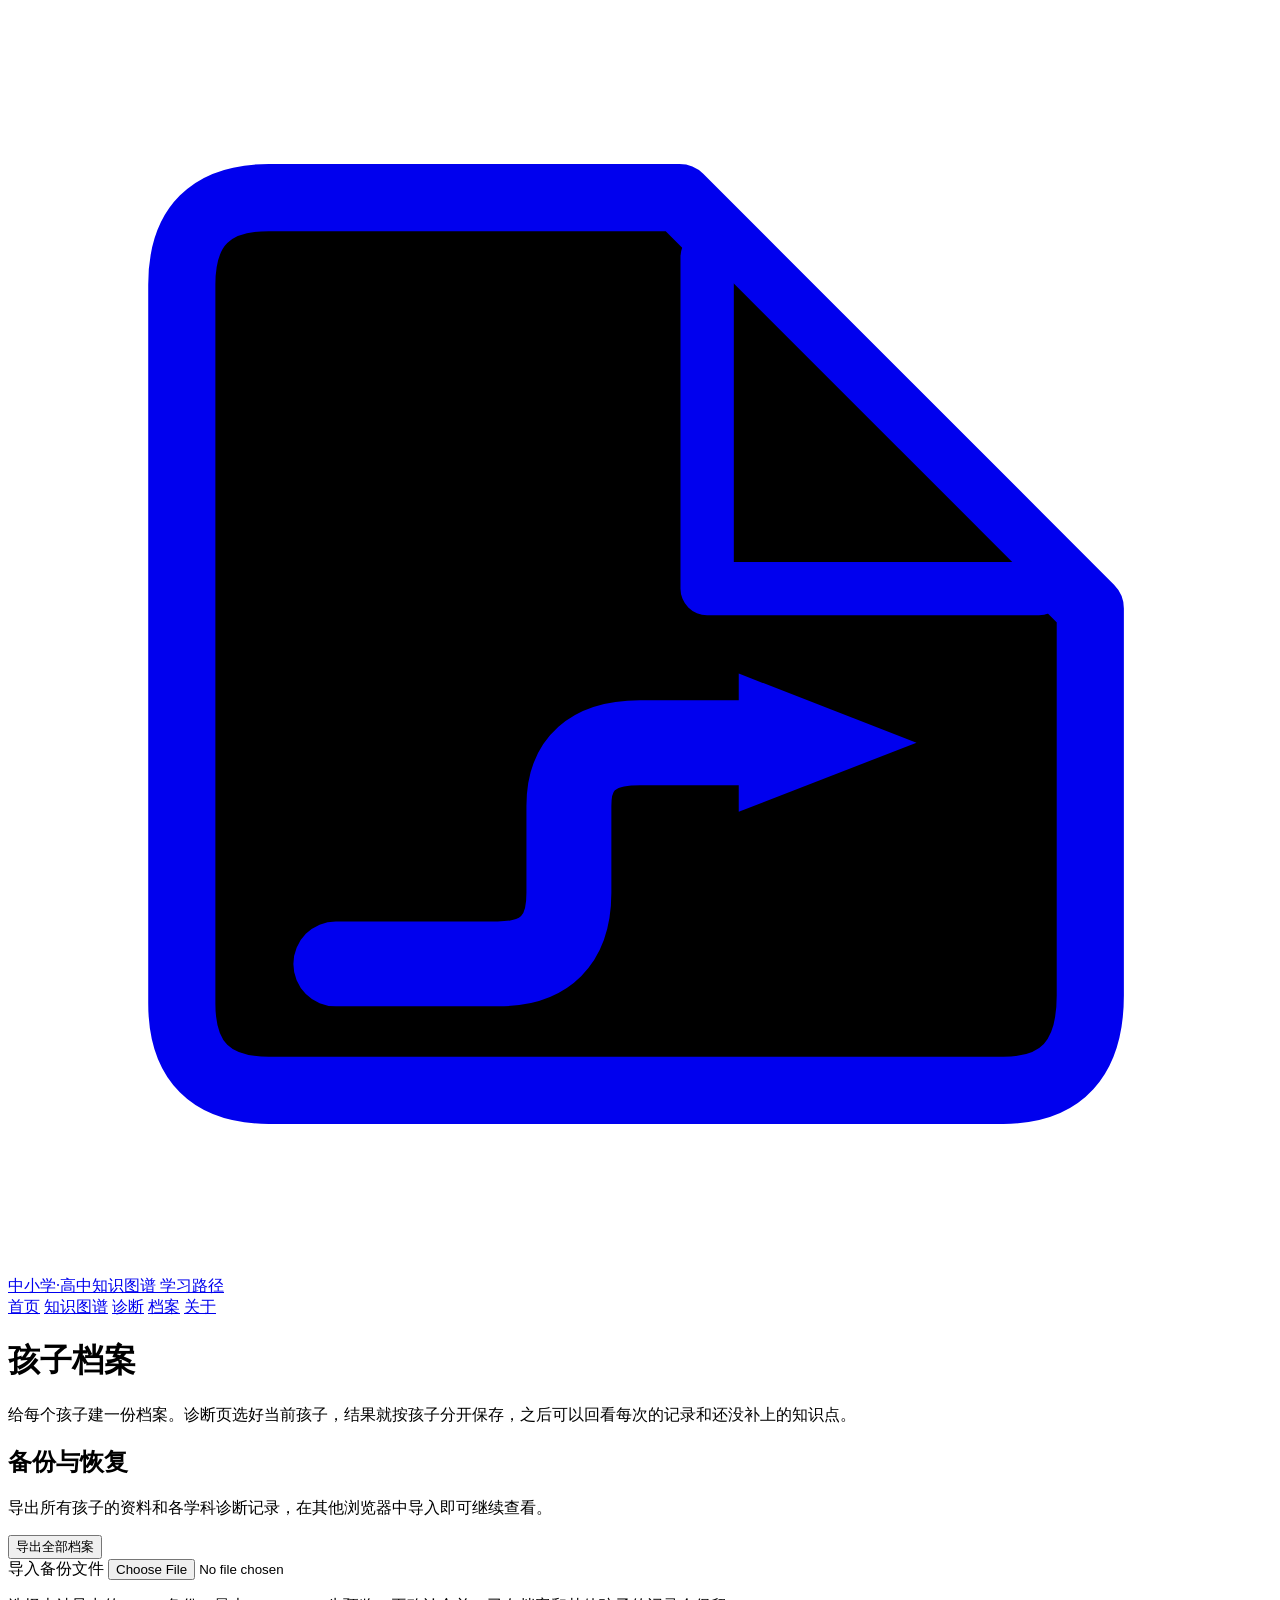
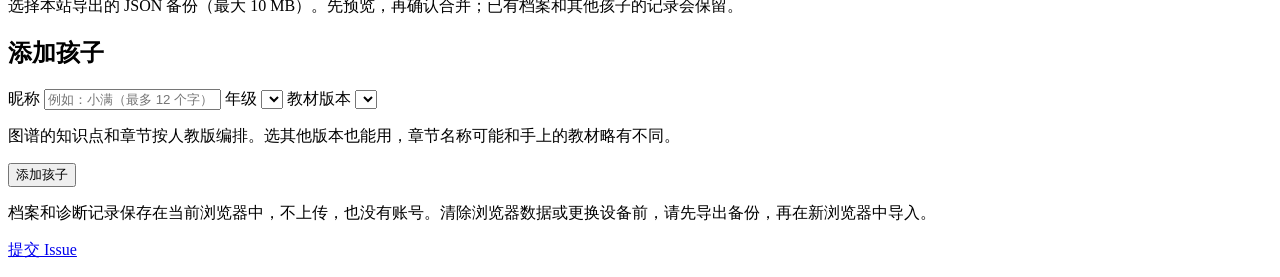
==== children/index.html @ 403803a4 "移除儿童智商测试入口并关闭访问统计上报 NAS 私有部署需要： - 删除 5 个页面顶部的「儿童智商测试」外链横幅与首页的趣味测评卡片 - 清空 stats-config.js 的采集 endpoin" ====
<!DOCTYPE html>
<html lang="zh-CN">
<head>
<meta charset="utf-8">
<meta name="viewport" content="width=device-width, initial-scale=1, viewport-fit=cover">
<title>孩子档案 · 中小学·高中知识图谱</title>
<link rel="icon" href="data:image/svg+xml,%3Csvg%20xmlns%3D%22http%3A%2F%2Fwww.w3.org%2F2000%2Fsvg%22%20viewBox%3D%220%200%2032%2032%22%3E%3Cpath%20fill%3D%22%23dff3ef%22%20stroke%3D%22%230f6e62%22%20stroke-width%3D%221.7%22%20stroke-linejoin%3D%22round%22%20d%3D%22M6.6%204.8H17L27.4%2015.2V25Q27.4%2027.4%2025.2%2027.4H6.6Q4.4%2027.4%204.4%2025.2V7Q4.4%204.8%206.6%204.8Z%22%2F%3E%3Cpath%20fill%3D%22%23ffffff%22%20d%3D%22M17.7%206.3%2026.1%2014.7H17.7Z%22%2F%3E%3Cpath%20fill%3D%22none%22%20stroke%3D%22%230f6e62%22%20stroke-width%3D%221.35%22%20stroke-linecap%3D%22round%22%20stroke-linejoin%3D%22round%22%20d%3D%22M17.7%206.3V14.7H26.1%22%2F%3E%3Cpath%20fill%3D%22none%22%20stroke%3D%22%230f6e62%22%20stroke-width%3D%222.15%22%20stroke-linecap%3D%22round%22%20stroke-linejoin%3D%22round%22%20d%3D%22M8.3%2024.2H12.4Q14.2%2024.2%2014.2%2022.4V20.2Q14.2%2018.6%2016%2018.6H18.8%22%2F%3E%3Cpath%20fill%3D%22%230f6e62%22%20d%3D%22M18.5%2016.85%2023%2018.6%2018.5%2020.35Z%22%2F%3E%3C%2Fsvg%3E">
<link rel="manifest" href="../manifest.webmanifest">
<link rel="apple-touch-icon" href="../assets/icons/apple-touch-icon.png">
<meta name="theme-color" content="#0f6e62">
<meta name="mobile-web-app-capable" content="yes">
<meta name="apple-mobile-web-app-capable" content="yes">
<meta name="apple-mobile-web-app-title" content="知识图谱">
<link rel="stylesheet" href="../assets/site.css">
<link rel="stylesheet" href="../assets/pwa.css">
<link rel="stylesheet" href="children.css">
</head>
<body class="page-kids">
<header class="site-header">
  <a class="brand" href="../">
    <svg class="logo" viewBox="0 0 32 32" aria-hidden="true"><path fill="var(--logo-sheet)" stroke="currentColor" stroke-width="1.7" stroke-linejoin="round" d="M6.6 4.8H17L27.4 15.2V25Q27.4 27.4 25.2 27.4H6.6Q4.4 27.4 4.4 25.2V7Q4.4 4.8 6.6 4.8Z"/><path fill="var(--logo-fold)" d="M17.7 6.3 26.1 14.7H17.7Z"/><path fill="none" stroke="currentColor" stroke-width="1.35" stroke-linecap="round" stroke-linejoin="round" d="M17.7 6.3V14.7H26.1"/><path fill="none" stroke="currentColor" stroke-width="2.15" stroke-linecap="round" stroke-linejoin="round" d="M8.3 24.2H12.4Q14.2 24.2 14.2 22.4V20.2Q14.2 18.6 16 18.6H18.8"/><path fill="currentColor" d="M18.5 16.85 23 18.6 18.5 20.35Z"/></svg>
    <span class="brand-copy">
      <span class="brand-name">中小学·高中知识图谱</span>
      <span class="brand-kicker">学习路径</span>
    </span>
  </a>
  <nav class="site-nav" aria-label="主导航">
    <div class="page-links">
      <a class="nav-link" href="../">首页</a>
      <a class="nav-link" href="../explore/">知识图谱</a>
      <a class="nav-link" href="../diagnose/">诊断</a>
      <a class="nav-link active" href="./" aria-current="page">档案</a>
      <a class="nav-link" href="https://github.com/xiaoyang111222/cn-math-taxonomy" target="_blank" rel="noopener noreferrer">关于</a>
    </div>
  </nav>
</header>
<main class="kids" id="root">
  <h1>孩子档案</h1>
  <p class="lede">给每个孩子建一份档案。诊断页选好当前孩子，结果就按孩子分开保存，之后可以回看每次的记录和还没补上的知识点。</p>
  <p id="back" class="quiet-link" hidden></p>
  <section class="kid-backup" aria-labelledby="backup-title">
    <h2 id="backup-title">备份与恢复</h2>
    <p>导出所有孩子的资料和各学科诊断记录，在其他浏览器中导入即可继续查看。</p>
    <button type="button" id="export-backup">导出全部档案</button>
    <p id="export-status" class="small" role="status" hidden></p>
    <div class="kid-import">
      <label for="import-backup">导入备份文件</label>
      <input type="file" id="import-backup" accept=".json,application/json" aria-describedby="import-note">
      <p id="import-note" class="muted small">选择本站导出的 JSON 备份（最大 10 MB）。先预览，再确认合并；已有档案和其他孩子的记录会保留。</p>
      <p id="import-error" class="err small" role="alert" hidden></p>
      <div id="import-preview" class="kid-import-preview" hidden>
        <h3>导入预览</h3>
        <p id="import-summary"></p>
        <ul id="import-children"></ul>
        <p class="muted small">相同档案保留本机资料；同一条诊断记录采用较新的结果，时间相同则保留本机结果。历史记录不会因合并被截断。</p>
        <div class="kid-actions">
          <button type="button" id="confirm-import" class="primary" disabled>确认合并导入</button>
          <button type="button" id="cancel-import">取消</button>
        </div>
      </div>
      <p id="import-status" class="small" role="status" hidden></p>
    </div>
  </section>
  <div id="list" aria-live="polite"></div>
  <section class="kid-form" id="form-card" aria-labelledby="form-title">
    <h2 id="form-title">添加孩子</h2>
    <form id="form" novalidate>
      <label for="f-name">昵称</label>
      <input id="f-name" type="text" maxlength="12" autocomplete="off" placeholder="例如：小满（最多 12 个字）">
      <label for="f-grade">年级</label>
      <select id="f-grade"></select>
      <label for="f-book">教材版本</label>
      <select id="f-book"></select>
      <p class="muted small" id="book-note">图谱的知识点和章节按人教版编排。选其他版本也能用，章节名称可能和手上的教材略有不同。</p>
      <p class="err" id="f-error" role="alert" hidden></p>
      <div class="form-actions">
        <button type="submit" class="primary" id="f-submit">添加孩子</button>
        <button type="button" id="f-cancel" hidden>取消编辑</button>
      </div>
    </form>
  </section>
  <p class="muted small kid-note">档案和诊断记录保存在当前浏览器中，不上传，也没有账号。清除浏览器数据或更换设备前，请先导出备份，再在新浏览器中导入。</p>
</main>
<footer class="site-footer">
  <p><a href="https://github.com/xiaoyang111222/cn-math-taxonomy/issues/new/choose">提交 Issue</a></p>
</footer>
<script src="../assets/children.js"></script>
<script src="page.js"></script>
<script src="../assets/stats-config.js"></script>
<script src="../assets/stats.js"></script>
<script src="../assets/pwa.js"></script>
</body>
</html>
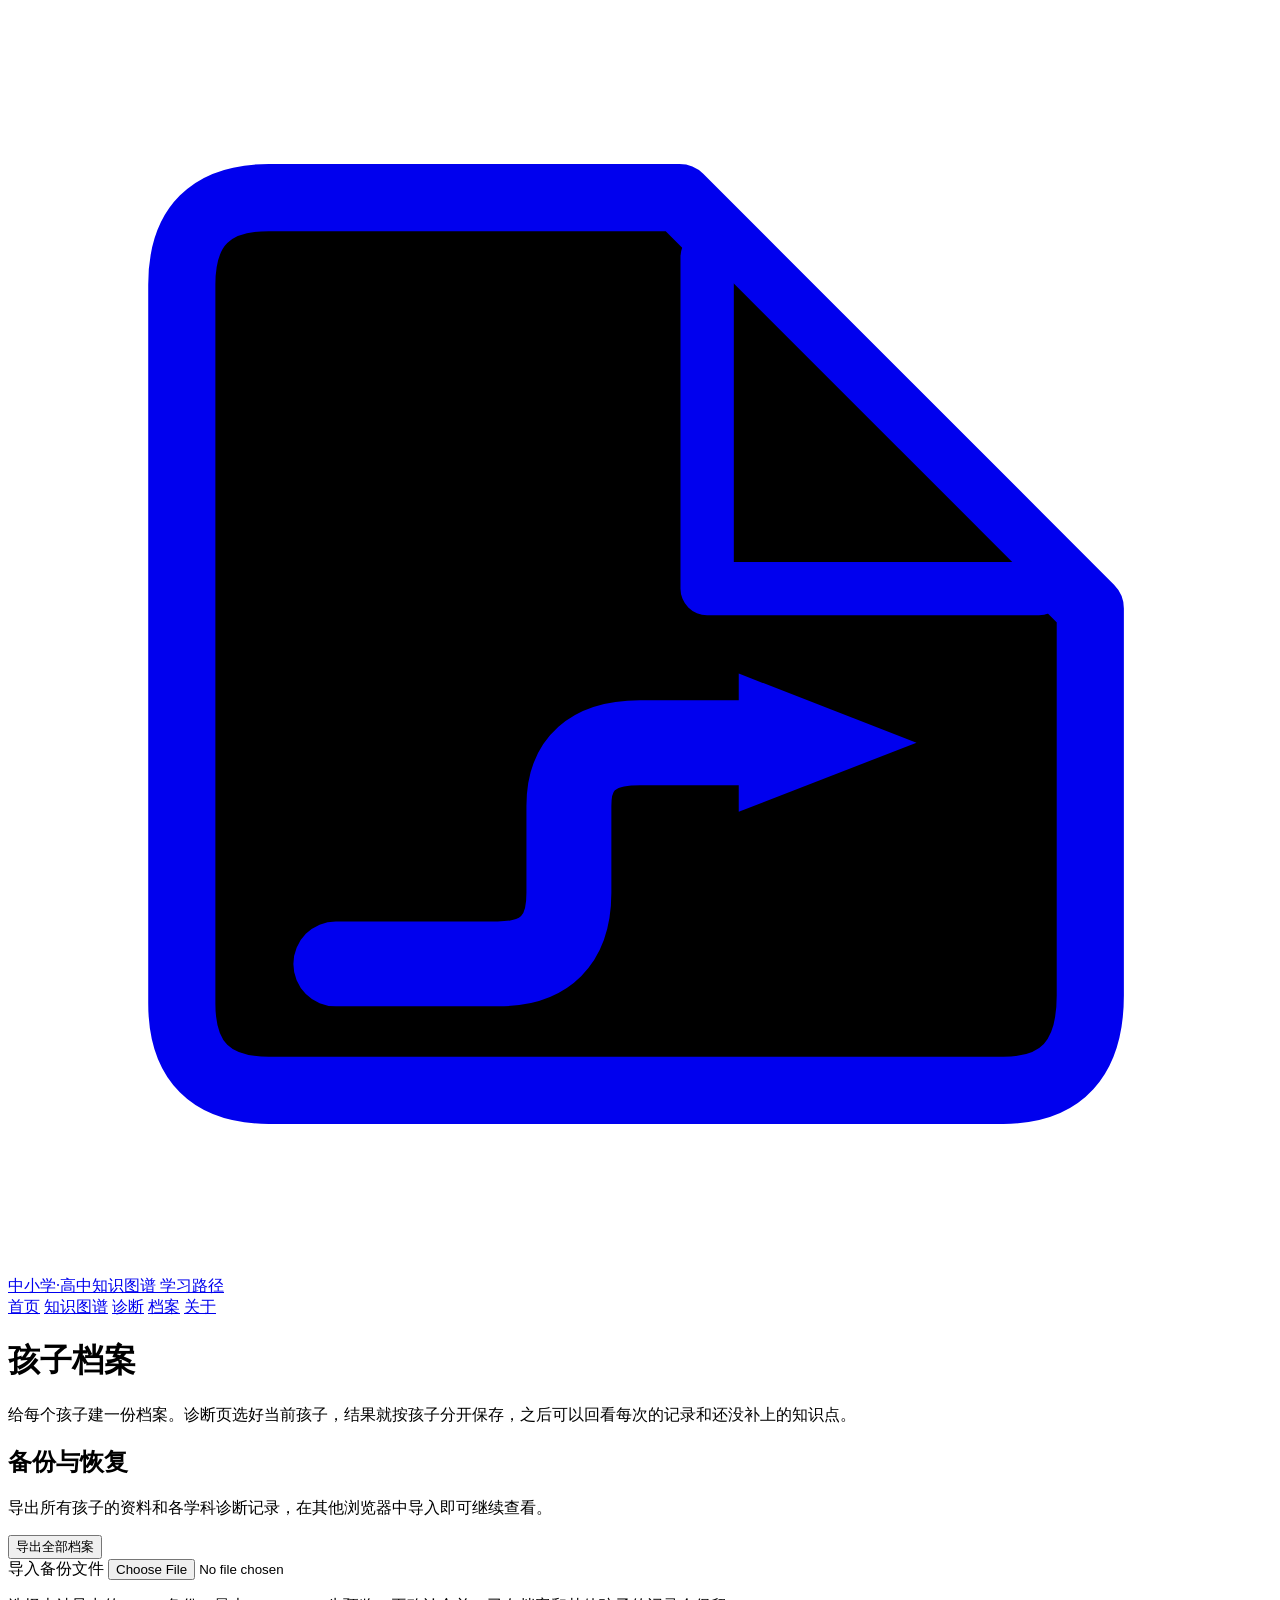
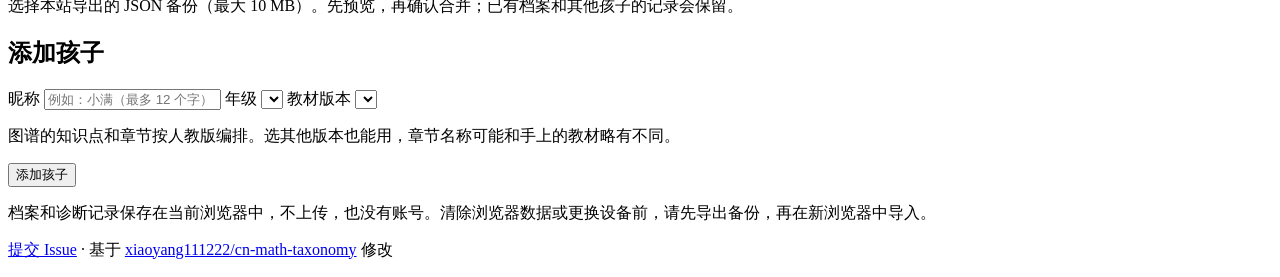
==== commit 4576fc00: "同步上游更新并将站内链接指向自有 fork - rebase upstream/main，接入原作者 4 个新提交（含孩子档案备份、导入与跨浏览器合并恢复，以及小学一至六年级题库难度对齐） - 「关于" ====
--- a/children/index.html
+++ b/children/index.html
@@ -30,7 +30,7 @@
       <a class="nav-link" href="../explore/">知识图谱</a>
       <a class="nav-link" href="../diagnose/">诊断</a>
       <a class="nav-link active" href="./" aria-current="page">档案</a>
-      <a class="nav-link" href="https://github.com/xiaoyang111222/cn-math-taxonomy" target="_blank" rel="noopener noreferrer">关于</a>
+      <a class="nav-link" href="https://github.com/zhw2577/cn-math-taxonomy" target="_blank" rel="noopener noreferrer">关于</a>
     </div>
   </nav>
 </header>
@@ -82,7 +82,7 @@
   <p class="muted small kid-note">档案和诊断记录保存在当前浏览器中，不上传，也没有账号。清除浏览器数据或更换设备前，请先导出备份，再在新浏览器中导入。</p>
 </main>
 <footer class="site-footer">
-  <p><a href="https://github.com/xiaoyang111222/cn-math-taxonomy/issues/new/choose">提交 Issue</a></p>
+  <p><a href="https://github.com/zhw2577/cn-math-taxonomy/issues/new/choose">提交 Issue</a> · 基于 <a href="https://github.com/xiaoyang111222/cn-math-taxonomy">xiaoyang111222/cn-math-taxonomy</a> 修改</p>
 </footer>
 <script src="../assets/children.js"></script>
 <script src="page.js"></script>
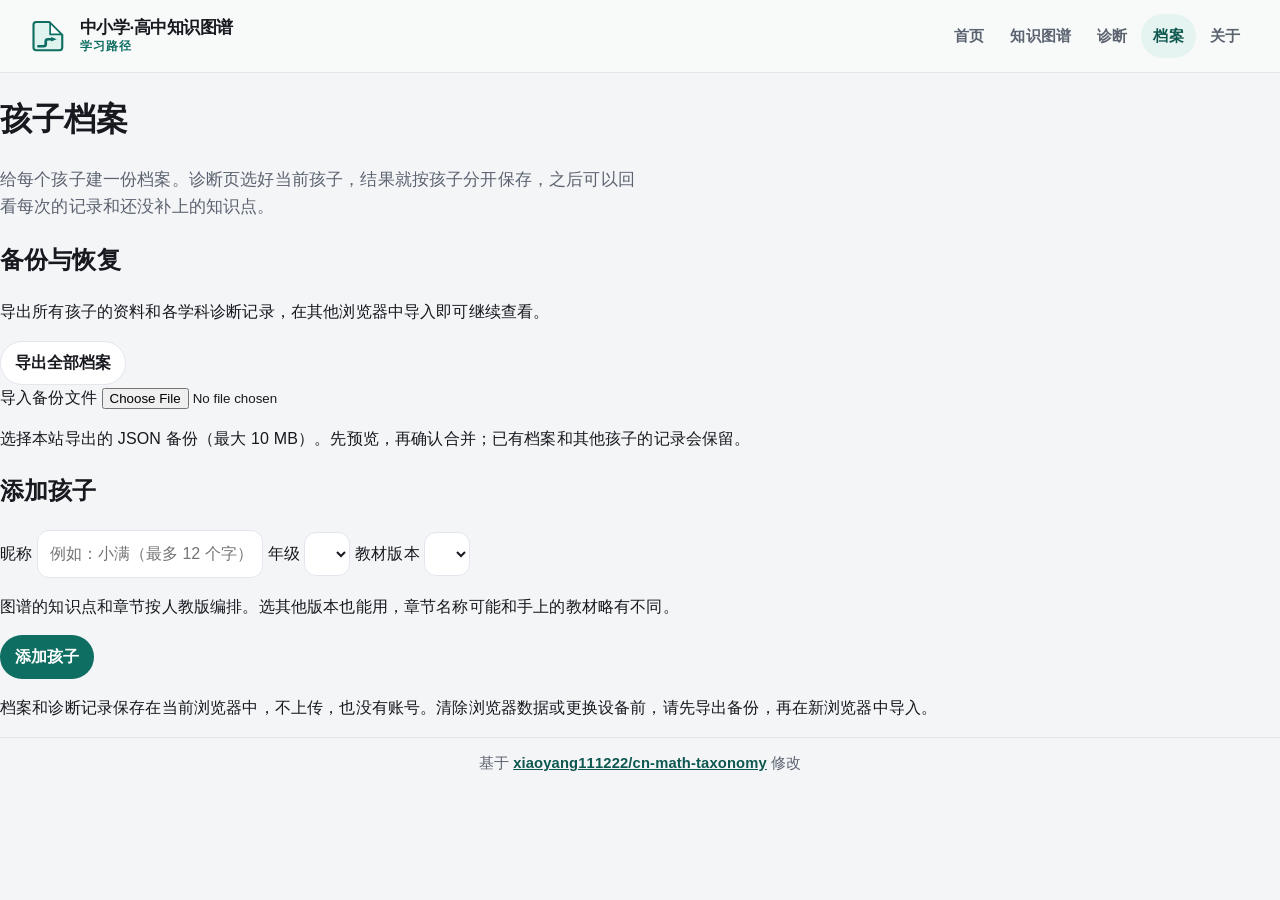
==== commit b80a7bc4: "移除页脚「提交 Issue」入口 页脚保留对原作者仓库的署名链接（许可证要求的归属说明），只去掉指向 自有 fork 的 Issue 提交入口。5 个页面（首页、图谱、诊断、档案、档案历史） 统一处理" ====
--- a/children/index.html
+++ b/children/index.html
@@ -82,7 +82,7 @@
   <p class="muted small kid-note">档案和诊断记录保存在当前浏览器中，不上传，也没有账号。清除浏览器数据或更换设备前，请先导出备份，再在新浏览器中导入。</p>
 </main>
 <footer class="site-footer">
-  <p><a href="https://github.com/zhw2577/cn-math-taxonomy/issues/new/choose">提交 Issue</a> · 基于 <a href="https://github.com/xiaoyang111222/cn-math-taxonomy">xiaoyang111222/cn-math-taxonomy</a> 修改</p>
+  <p>基于 <a href="https://github.com/xiaoyang111222/cn-math-taxonomy">xiaoyang111222/cn-math-taxonomy</a> 修改</p>
 </footer>
 <script src="../assets/children.js"></script>
 <script src="page.js"></script>
--- a/assets/site.css
+++ b/assets/site.css
@@ -0,0 +1,578 @@
+/* 中小学·高中知识图谱：全站配色、字号、导航。浏览页与诊断页共用。 */
+
+:root {
+  color-scheme: light;
+  --bg: #f4f5f7;
+  --bg-elev: #ffffff;
+  --bg-muted: #eef0f3;
+  --text: #17191f;
+  --muted: #5c6370;
+  --line: #e3e6ed;
+  --brand: #0f6e62;
+  --brand-strong: #0c574e;
+  --brand-soft: #e6f4f1;
+  --on-brand: #ffffff;
+  --junior: #1d4ed8;
+  --junior-soft: #e8efff;
+  --focus: #0f6e62;
+  --shadow: 0 1px 2px rgba(23, 25, 31, 0.04), 0 10px 28px rgba(23, 25, 31, 0.05);
+  --radius: 14px;
+  --radius-sm: 10px;
+  --header-bg: #f7faf9;
+  --logo-sheet: #dff3ef;
+  --logo-fold: #ffffff;
+  --font: "PingFang SC", "Hiragino Sans GB", "Microsoft YaHei", "Noto Sans CJK SC", "Noto Sans SC", "Source Han Sans SC", sans-serif;
+  --fs: 16px;
+  --ok: #157a3a;
+  --ok-bg: #dcfce7;
+  --on-ok: #ffffff;
+  --bad: #b91c1c;
+  --bad-bg: #fee2e2;
+  --on-bad: #ffffff;
+  --warn: #9a3412;
+  --warn-bg: #ffedd5;
+  --unk: #475569;
+  --unk-bg: #e8eef6;
+  --accent: #0f766e;
+  --panel: #ffffff;
+  --node-primary: #0f766e;
+  --node-primary-bg: #d5f3ee;
+  --node-junior: #1d4ed8;
+  --node-junior-bg: #dbe7ff;
+  --node-senior: #a21caf;
+  --node-senior-bg: #fae8ff;
+  --node-current-bg: #fff4e5;
+  --node-current-border: #ea580c;
+  --node-text: #162033;
+  --edge: #526274;
+  --edge-soft: #8aa0b4;
+  --hard-bg: #ffedd5;
+  --hard-fg: #9a3412;
+  --soft-bg: #e7eef6;
+  --soft-fg: #475569;
+  --diagram-ok-bg: #dcfce7;
+  --diagram-ok: #157a3a;
+  --diagram-bad-bg: #fee2e2;
+  --diagram-bad: #b91c1c;
+  --diagram-unk-bg: #f1f5f9;
+  --diagram-unk: #64748b;
+  --diagram-shaky-bg: #fef3c7;
+  --diagram-shaky: #b45309;
+  --diagram-text: #162033;
+  --diagram-edge: #64748b;
+}
+
+body.subject-physics {
+  --brand: #b45309;
+  --brand-strong: #92400e;
+  --brand-soft: #fff7ed;
+  --on-brand: #ffffff;
+  --focus: #b45309;
+  --accent: #b45309;
+  --logo-sheet: #fde9d4;
+  --logo-fold: #ffffff;
+}
+
+body.subject-english {
+  --brand: #4338ca;
+  --brand-strong: #3730a3;
+  --brand-soft: #eef2ff;
+  --on-brand: #ffffff;
+  --focus: #4338ca;
+  --accent: #4338ca;
+  --logo-sheet: #e6e8fb;
+  --logo-fold: #ffffff;
+}
+
+body.subject-chinese {
+  --brand: #9f1239;
+  --brand-strong: #881337;
+  --brand-soft: #fff1f2;
+  --on-brand: #ffffff;
+  --focus: #9f1239;
+  --accent: #9f1239;
+  --logo-sheet: #ffe4e6;
+  --logo-fold: #ffffff;
+}
+
+@media (prefers-color-scheme: dark) {
+  :root {
+    color-scheme: dark;
+    --bg: #10141c;
+    --bg-elev: #181e29;
+    --bg-muted: #232b39;
+    --text: #e8edf5;
+    --muted: #a7b2c2;
+    --line: #313b4d;
+    --brand: #2dd4bf;
+    --brand-strong: #5eead4;
+    --brand-soft: #134e4a;
+    --on-brand: #042f2e;
+    --junior: #93c5fd;
+    --junior-soft: #1e3a8a;
+    --focus: #5eead4;
+    --shadow: 0 1px 2px rgba(0, 0, 0, 0.35), 0 12px 28px rgba(0, 0, 0, 0.28);
+    --ok: #4ade80;
+    --ok-bg: #14532d;
+    --on-ok: #052e16;
+    --bad: #fca5a5;
+    --bad-bg: #7f1d1d;
+    --on-bad: #450a0a;
+    --warn: #fdba74;
+    --warn-bg: #7c2d12;
+    --unk: #cbd5e1;
+    --unk-bg: #223044;
+    --accent: #2dd4bf;
+    --header-bg: #171e2a;
+    --logo-sheet: #123f3c;
+    --logo-fold: #1c5c56;
+    --panel: #172232;
+    --node-primary: #5eead4;
+    --node-primary-bg: #115e59;
+    --node-junior: #93c5fd;
+    --node-junior-bg: #1e3a8a;
+    --node-senior: #f0abfc;
+    --node-senior-bg: #4a044e;
+    --node-current-bg: #7c2d12;
+    --node-current-border: #fdba74;
+    --node-text: #f8fafc;
+    --edge: #94a3b8;
+    --edge-soft: #64748b;
+    --hard-bg: #7c2d12;
+    --hard-fg: #ffedd5;
+    --soft-bg: #232b39;
+    --soft-fg: #cbd5e1;
+    --diagram-ok-bg: #14532d;
+    --diagram-ok: #4ade80;
+    --diagram-bad-bg: #7f1d1d;
+    --diagram-bad: #fca5a5;
+    --diagram-unk-bg: #1e293b;
+    --diagram-unk: #cbd5e1;
+    --diagram-shaky-bg: #78350f;
+    --diagram-shaky: #fcd34d;
+    --diagram-text: #f8fafc;
+    --diagram-edge: #94a3b8;
+  }
+  body.subject-physics {
+    --brand: #fdba74;
+    --brand-strong: #fed7aa;
+    --brand-soft: #7c2d12;
+    --on-brand: #431407;
+    --focus: #fed7aa;
+    --accent: #fdba74;
+    --logo-sheet: #6b2f12;
+    --logo-fold: #8a4218;
+  }
+  body.subject-english {
+    --brand: #a5b4fc;
+    --brand-strong: #c7d2fe;
+    --brand-soft: #312e81;
+    --on-brand: #1e1b4b;
+    --focus: #c7d2fe;
+    --accent: #a5b4fc;
+    --logo-sheet: #2a2870;
+    --logo-fold: #3c3a96;
+  }
+  body.subject-chinese {
+    --brand: #fda4af;
+    --brand-strong: #fecdd3;
+    --brand-soft: #881337;
+    --on-brand: #4c0519;
+    --focus: #fecdd3;
+    --accent: #fda4af;
+    --logo-sheet: #6b1230;
+    --logo-fold: #9f1239;
+  }
+}
+
+@media print {
+  :root {
+    --bg: #fff;
+    --bg-elev: #fff;
+    --bg-muted: #f4f7fb;
+    --text: #162033;
+    --muted: #475569;
+    --line: #d5dde6;
+    --panel: #fff;
+    --header-bg: #fff;
+    --logo-sheet: #dff3ef;
+    --logo-fold: #ffffff;
+    --shadow: none;
+  }
+}
+
+*, *::before, *::after { box-sizing: border-box; }
+[hidden] { display: none !important; }
+html { -webkit-text-size-adjust: 100%; }
+body {
+  margin: 0;
+  font-family: var(--font);
+  font-size: var(--fs);
+  line-height: 1.6;
+  color: var(--text);
+  background: var(--bg);
+  letter-spacing: 0.01em;
+}
+img { max-width: 100%; height: auto; }
+.node-tip {
+  position: absolute;
+  z-index: 6;
+  max-width: min(280px, calc(100% - 16px));
+  padding: 6px 10px;
+  border-radius: 10px;
+  background: var(--text);
+  color: var(--bg);
+  font-size: 0.92rem;
+  font-weight: 700;
+  line-height: 1.45;
+  pointer-events: none;
+  box-shadow: var(--shadow);
+  overflow-wrap: anywhere;
+}
+code { overflow-wrap: anywhere; }
+:focus-visible { outline: 3px solid var(--focus); outline-offset: 2px; }
+@media (prefers-reduced-motion: reduce) {
+  *, *::before, *::after { transition: none !important; scroll-behavior: auto !important; }
+}
+
+.site-header {
+  display: flex;
+  flex-wrap: wrap;
+  align-items: center;
+  justify-content: space-between;
+  gap: 8px 24px;
+  padding: 12px 28px;
+  background: var(--header-bg);
+  border-bottom: 1px solid var(--line);
+  max-width: 100%;
+}
+body:not(.page-explore) .site-header {
+  position: sticky;
+  top: 0;
+  z-index: 30;
+}
+.brand {
+  display: flex;
+  align-items: center;
+  gap: 12px;
+  min-height: 48px;
+  min-width: 0;
+  color: inherit;
+  text-decoration: none;
+}
+.logo {
+  color: var(--brand);
+  width: 40px;
+  height: 40px;
+  flex: none;
+  display: block;
+}
+.brand-copy {
+  display: flex;
+  flex-direction: column;
+  justify-content: center;
+  min-width: 0;
+  gap: 1px;
+}
+.brand-name {
+  font-size: 1.08rem;
+  font-weight: 750;
+  line-height: 1.15;
+  letter-spacing: -0.03em;
+  color: var(--text);
+  overflow-wrap: anywhere;
+}
+.brand-kicker {
+  font-size: 0.75rem;
+  font-weight: 650;
+  line-height: 1.2;
+  letter-spacing: 0.08em;
+  color: var(--brand);
+}
+.site-nav {
+  display: flex;
+  flex-wrap: wrap;
+  align-items: center;
+  gap: 8px 18px;
+  min-width: 0;
+  max-width: 100%;
+}
+.subject-switch {
+  display: inline-flex;
+  align-items: center;
+  gap: 2px;
+  padding: 3px;
+  border-radius: 999px;
+  background: var(--bg-muted);
+}
+.page-links {
+  display: flex;
+  flex-wrap: wrap;
+  align-items: center;
+  gap: 2px;
+  min-width: 0;
+}
+.nav-link {
+  display: inline-flex;
+  align-items: center;
+  min-height: 44px;
+  padding: 0 12px;
+  border-radius: 999px;
+  color: var(--muted);
+  text-decoration: none;
+  font-size: 0.94rem;
+  font-weight: 650;
+}
+.nav-link:hover { background: var(--bg-muted); color: var(--text); }
+.nav-link.active, .nav-link[aria-current="page"] {
+  background: var(--brand-soft);
+  color: var(--brand-strong);
+  font-weight: 750;
+}
+.nav-link.active:hover, .nav-link[aria-current="page"]:hover {
+  background: var(--brand-soft);
+  color: var(--brand-strong);
+}
+.nav-link.subject-link {
+  color: var(--muted);
+  border: 0;
+  background: transparent;
+  padding: 0 14px;
+}
+.nav-link.subject-link:hover { background: transparent; color: var(--text); }
+.nav-link.subject-link.on {
+  background: var(--brand);
+  color: var(--on-brand);
+  font-weight: 750;
+}
+.nav-link.subject-link.on:hover { background: var(--brand); color: var(--on-brand); }
+.nav-link.resource-search-btn {
+  gap: 6px;
+  border: 1px solid var(--brand);
+  background: transparent;
+  color: var(--brand-strong);
+  margin-left: 6px;
+  text-decoration: none;
+}
+.nav-link.resource-search-btn:hover { background: var(--brand-soft); color: var(--brand-strong); }
+.resource-search-ico { width: 14px; height: 14px; flex: none; }
+.resource-search-btn:focus-visible { outline: 2px solid var(--focus); outline-offset: 2px; }
+@media (max-width: 720px) {
+  .nav-link.resource-search-btn { margin-left: 0; padding: 0 9px; min-height: 36px; }
+  .resource-search-ico { display: none; }
+  .site-header { padding: 10px 14px 8px; gap: 4px 12px; }
+  .brand { gap: 10px; min-height: 44px; }
+  .logo { width: 34px; height: 34px; }
+  .brand-name { font-size: 1.02rem; }
+  .brand-kicker { font-size: 0.72rem; letter-spacing: 0.06em; }
+  .site-nav { flex: 1 1 100%; justify-content: space-between; gap: 4px 8px; }
+  .nav-link { padding: 0 8px; font-size: 0.9rem; }
+  .nav-link.subject-link { padding: 0 12px; }
+}
+
+.site-footer {
+  padding: 14px 16px 18px;
+  text-align: center;
+  color: var(--muted);
+  font-size: 0.92rem;
+  border-top: 1px solid var(--line);
+  max-width: 100%;
+}
+.site-footer p { margin: 0; overflow-wrap: anywhere; }
+.site-footer a { color: var(--brand-strong); font-weight: 700; }
+
+button, .btn {
+  font: inherit;
+  font-weight: 650;
+  min-height: 44px;
+  padding: 8px 14px;
+  border-radius: 999px;
+  border: 1px solid var(--line);
+  background: var(--bg-elev);
+  color: var(--text);
+  cursor: pointer;
+}
+button:hover, .btn:hover { background: var(--bg-muted); }
+button.primary, .btn-primary {
+  background: var(--brand);
+  border-color: transparent;
+  color: var(--on-brand);
+}
+button.primary:hover, .btn-primary:hover { filter: brightness(1.06); background: var(--brand); }
+
+/* 题目图示：只用 currentColor，浅色和深色都看得见。宽度跟着容器走，不写死像素。 */
+.q-figure { color: inherit; max-width: 100%; min-width: 0; margin: 8px 0 2px; }
+.q-figure svg { width: 100%; max-width: 440px; height: auto; display: block; overflow: visible; }
+.choices.fig-icons, .sample-choices.fig-icons {
+  display: grid;
+  grid-template-columns: repeat(auto-fit, minmax(min(140px, 100%), 1fr));
+}
+.choices.fig-icons .q-figure svg, .sample-choices.fig-icons .q-figure svg { max-width: 100%; }
+button.choice.fig-choice {
+  display: flex;
+  flex-direction: column;
+  align-items: stretch;
+  gap: 6px;
+  min-width: 0;
+}
+.sample-choices { display: flex; flex-direction: column; gap: 8px; margin-top: 8px; }
+.sample-choice {
+  border: 1px solid var(--line);
+  border-radius: var(--radius-sm);
+  background: var(--bg-elev);
+  color: var(--text);
+  padding: 8px 10px;
+  min-width: 0;
+}
+.btn {
+  display: inline-flex;
+  align-items: center;
+  justify-content: center;
+  gap: 8px;
+  text-decoration: none;
+  text-align: center;
+}
+.btn-lg { min-height: 48px; padding: 10px 18px; font-size: 1rem; }
+.btn-block { width: 100%; }
+
+input[type="search"], input[type="text"], input[type="number"], select, textarea {
+  font: inherit;
+  color: var(--text);
+  background: var(--bg-elev);
+  border: 1px solid var(--line);
+  border-radius: 12px;
+  padding: 10px 12px;
+  min-height: 44px;
+  max-width: 100%;
+}
+textarea { min-height: 96px; }
+.search-lg { width: 100%; font-size: 1.08rem; min-height: 52px; }
+
+.stage-tabs { display: flex; flex-wrap: wrap; gap: 8px; }
+.stage-tab { border-radius: 999px; }
+.stage-tab.on, .stage-tab[aria-selected="true"] {
+  background: var(--brand);
+  color: var(--on-brand);
+  border-color: transparent;
+}
+
+.badge {
+  display: inline-flex;
+  align-items: center;
+  min-height: 24px;
+  padding: 0 8px;
+  border-radius: 999px;
+  font-size: 0.78rem;
+  font-weight: 800;
+  white-space: nowrap;
+}
+.badge.hard { background: var(--hard-bg); color: var(--hard-fg); }
+.badge.soft { background: var(--soft-bg); color: var(--soft-fg); }
+
+/* 首页 */
+.home { width: min(1040px, 100%); margin: 0 auto; padding: 20px 16px 48px; }
+.hero {
+  background: var(--bg-elev);
+  border: 1px solid var(--line);
+  border-radius: 20px;
+  padding: 28px 24px 22px;
+  box-shadow: var(--shadow);
+}
+.eyebrow {
+  margin: 0 0 10px;
+  color: var(--brand-strong);
+  font-weight: 700;
+  font-size: 0.92rem;
+  letter-spacing: 0.04em;
+}
+.hero h1 {
+  margin: 0 0 10px;
+  font-size: clamp(1.85rem, 4.4vw, 2.7rem);
+  line-height: 1.18;
+  letter-spacing: -0.03em;
+  font-weight: 750;
+}
+.lede { margin: 0 0 18px; font-size: 1.05rem; max-width: 38em; color: var(--muted); }
+.hero-actions { display: flex; flex-wrap: wrap; gap: 10px; }
+.hero-actions .btn { flex: 1 1 180px; }
+.quiet-link { margin: 14px 0 0; }
+.quiet-link a { color: var(--brand-strong); font-weight: 650; text-underline-offset: 3px; }
+
+.section-title { margin: 32px 0 12px; font-size: 1.15rem; letter-spacing: -0.02em; }
+.steps {
+  list-style: none;
+  margin: 0;
+  padding: 0;
+  display: grid;
+  grid-template-columns: repeat(3, minmax(0, 1fr));
+  gap: 12px;
+}
+.steps li {
+  background: var(--bg-elev);
+  border: 1px solid var(--line);
+  border-radius: var(--radius);
+  padding: 16px 16px 18px;
+  min-width: 0;
+}
+.step-no {
+  display: inline-flex;
+  width: 28px;
+  height: 28px;
+  border-radius: 50%;
+  align-items: center;
+  justify-content: center;
+  background: var(--brand-soft);
+  color: var(--brand-strong);
+  font-weight: 750;
+  font-size: 0.92rem;
+}
+.steps h3 { margin: 10px 0 4px; font-size: 1.05rem; letter-spacing: -0.02em; }
+.steps p { margin: 0; color: var(--muted); font-size: 0.95rem; }
+
+.stat-grid, .grade-grid {
+  display: grid;
+  gap: 12px;
+}
+.stat-grid { grid-template-columns: repeat(4, minmax(0, 1fr)); }
+.grade-grid { grid-template-columns: repeat(4, minmax(0, 1fr)); }
+.stat-card, a.grade-card {
+  background: var(--bg-elev);
+  border: 1px solid var(--line);
+  border-radius: var(--radius);
+  min-width: 0;
+}
+.stat-card { padding: 14px 16px; }
+.stat-num { font-size: 1.7rem; font-weight: 750; line-height: 1.1; letter-spacing: -0.03em; color: var(--text); }
+.stat-label { color: var(--muted); font-weight: 650; font-size: 0.92rem; }
+.stat-note { color: var(--muted); margin: 8px 0 0; font-size: 0.92rem; }
+a.grade-card {
+  display: flex;
+  flex-direction: column;
+  gap: 2px;
+  padding: 12px 14px;
+  min-height: 96px;
+  text-decoration: none;
+  color: inherit;
+  border-top: 3px solid var(--node-primary);
+}
+a.grade-card.is-junior { border-top-color: var(--node-junior); }
+a.grade-card.is-senior { border-top-color: var(--node-senior); }
+a.grade-card:hover { border-color: var(--brand); }
+a.grade-card strong { font-size: 1.08rem; letter-spacing: -0.02em; }
+.grade-stage { color: var(--muted); font-size: 0.82rem; font-weight: 650; }
+.grade-count { font-weight: 650; }
+.load-error {
+  background: var(--bad-bg);
+  color: var(--text);
+  border-radius: var(--radius-sm);
+  padding: 12px 14px;
+  margin-top: 12px;
+}
+@media (max-width: 900px) {
+  .grade-grid { grid-template-columns: 1fr 1fr; }
+}
+@media (max-width: 800px) {
+  .steps { grid-template-columns: 1fr; }
+  .stat-grid { grid-template-columns: 1fr 1fr; }
+  .hero { padding: 22px 16px 18px; }
+}
